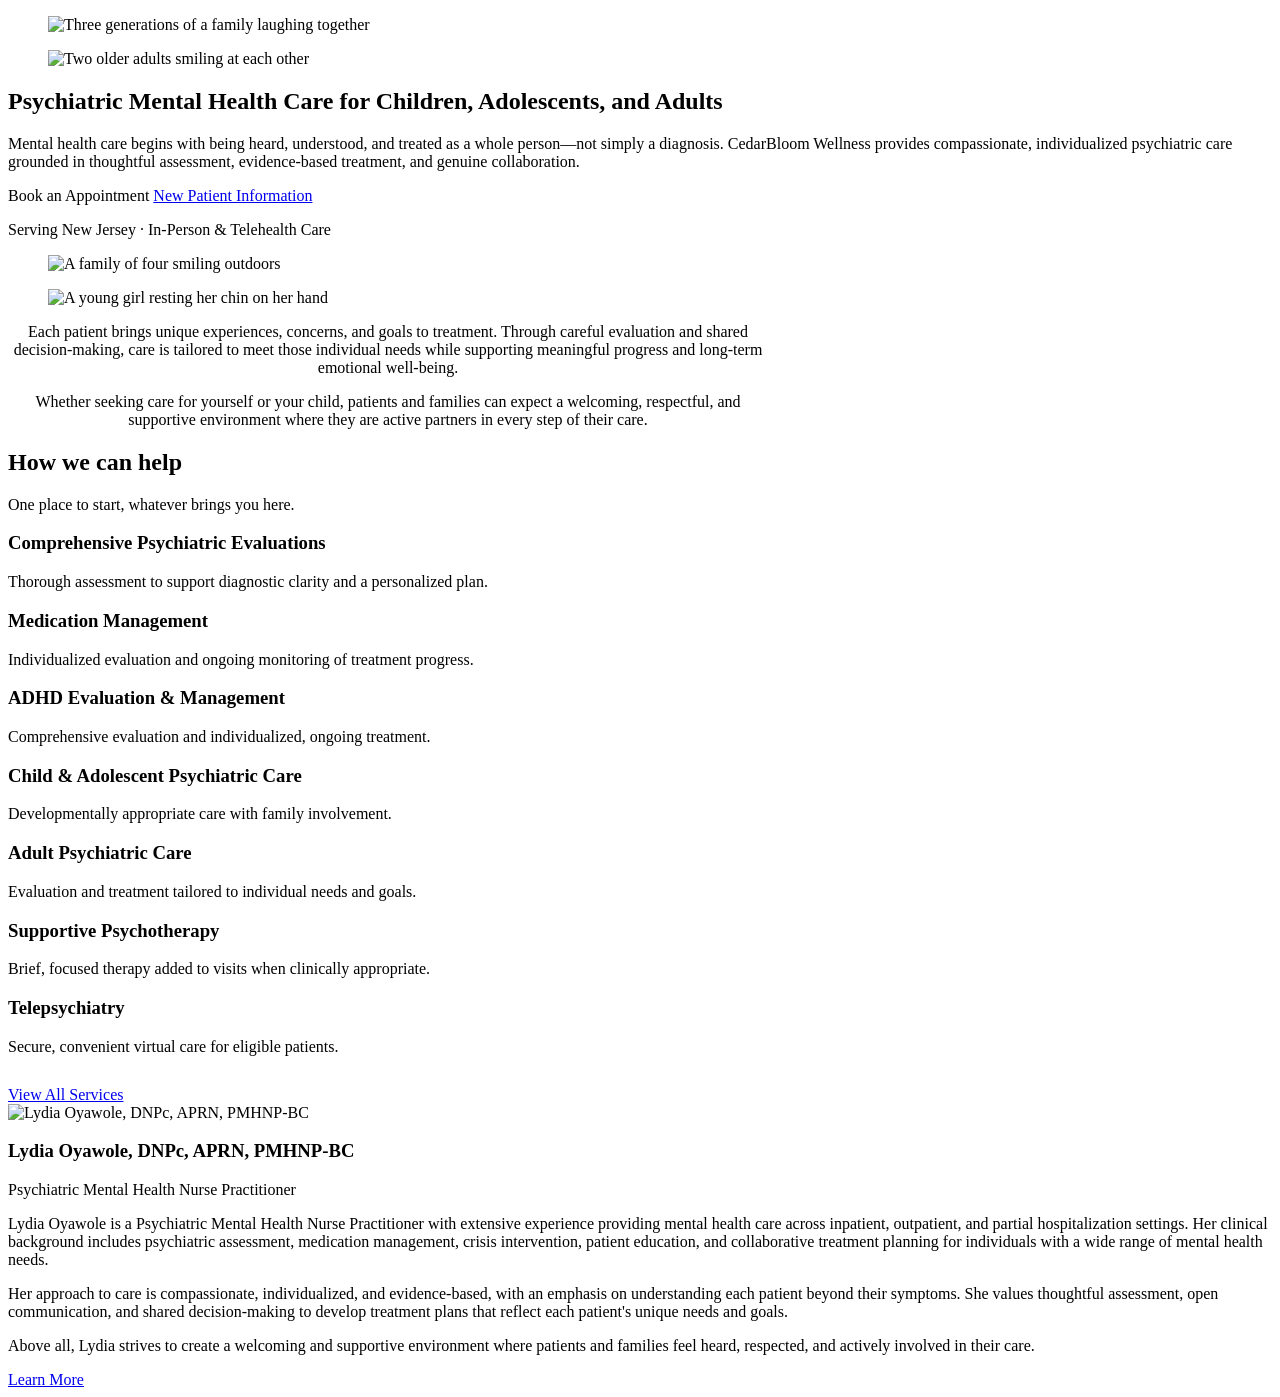
==== index.html @ f195777f "Add files via upload" ====
<!DOCTYPE html>
<html lang="en">
<head>
<meta charset="UTF-8">
<meta name="viewport" content="width=device-width, initial-scale=1">
<title>Home | CedarBloom Wellness</title>
<meta name="description" content="CedarBloom Wellness provides compassionate outpatient psychiatric care for children, adolescents, and adults in New Jersey, in person and by telehealth.">
<link rel="icon" href="assets/favicon.ico" sizes="any">
<link rel="icon" type="image/png" sizes="32x32" href="assets/favicon-32.png">
<link rel="apple-touch-icon" href="assets/apple-touch-icon.png">
<link rel="stylesheet" href="css/style.css">
</head>
<body class="home">
<div id="site-header"></div>

<main>
<section class="hero">
  <div class="hero-grid">
    <div class="hero-side left">
      <figure class="ph"><img src="assets/photos/family-multi.jpg" alt="Three generations of a family laughing together"></figure>
      <figure class="ph"><img src="assets/photos/seniors.jpg" alt="Two older adults smiling at each other"></figure>
    </div>
    <div class="hero-center">
      <h1>Psychiatric Mental Health Care for Children, Adolescents, and Adults</h1>
      <p class="lead">Mental health care begins with being heard, understood, and treated as a whole person&mdash;not simply a diagnosis. CedarBloom Wellness provides compassionate, individualized psychiatric care grounded in thoughtful assessment, evidence-based treatment, and genuine collaboration.</p>
      <div class="hero-ctas">
        <a class="cta" data-link="book">Book an Appointment</a>
        <a class="cta outline" href="new-patients.html">New Patient Information</a>
      </div>
      <p class="tag">Serving New Jersey &middot; In-Person &amp; Telehealth Care</p>
    </div>
    <div class="hero-side right">
      <figure class="ph"><img src="assets/photos/family-four.jpg" alt="A family of four smiling outdoors"></figure>
      <figure class="ph"><img src="assets/photos/girl.jpg" style="object-position:50% 22%" alt="A young girl resting her chin on her hand"></figure>
    </div>
  </div>
</section>

<section>
  <div class="wrap" style="max-width:760px;text-align:center;">
    <p style="color:var(--ink-soft);">Each patient brings unique experiences, concerns, and goals to treatment. Through careful evaluation and shared decision-making, care is tailored to meet those individual needs while supporting meaningful progress and long-term emotional well-being.</p>
    <p style="color:var(--ink-soft);">Whether seeking care for yourself or your child, patients and families can expect a welcoming, respectful, and supportive environment where they are active partners in every step of their care.</p>
  </div>
</section>

<section class="photo-section">
  <div class="bg-slides" aria-hidden="true"><span style="background-image:url('assets/photos/seniors.jpg')"></span><span style="background-image:url('assets/photos/family-multi.jpg')"></span><span style="background-image:url('assets/photos/family-four.jpg')"></span></div>
  <div class="photo-inner">
    <div class="wrap">
      <div class="center"><div class="plate">
        <h2 class="section-title">How we can help</h2>
        <p class="section-sub">One place to start, whatever brings you here.</p>
      </div></div>
      <div class="grid">
        <div class="card"><h3>Comprehensive Psychiatric Evaluations</h3><p>Thorough assessment to support diagnostic clarity and a personalized plan.</p></div>
        <div class="card"><h3>Medication Management</h3><p>Individualized evaluation and ongoing monitoring of treatment progress.</p></div>
        <div class="card"><h3>ADHD Evaluation &amp; Management</h3><p>Comprehensive evaluation and individualized, ongoing treatment.</p></div>
        <div class="card"><h3>Child &amp; Adolescent Psychiatric Care</h3><p>Developmentally appropriate care with family involvement.</p></div>
        <div class="card"><h3>Adult Psychiatric Care</h3><p>Evaluation and treatment tailored to individual needs and goals.</p></div>
        <div class="card"><h3>Supportive Psychotherapy</h3><p>Brief, focused therapy added to visits when clinically appropriate.</p></div>
        <div class="card"><h3>Telepsychiatry</h3><p>Secure, convenient virtual care for eligible patients.</p></div>
      </div>
      <div class="center" style="margin-top:30px;"><a class="cta" href="services.html">View All Services</a></div>
    </div>
  </div>
</section>

<section>
  <div class="wrap provider">
    <img class="photo" src="assets/lydia.jpg" alt="Lydia Oyawole, DNPc, APRN, PMHNP-BC">
    <div class="bio">
      <h3>Lydia Oyawole, DNPc, APRN, PMHNP-BC</h3>
      <div class="role">Psychiatric Mental Health Nurse Practitioner</div>
      <p>Lydia Oyawole is a Psychiatric Mental Health Nurse Practitioner with extensive experience providing mental health care across inpatient, outpatient, and partial hospitalization settings. Her clinical background includes psychiatric assessment, medication management, crisis intervention, patient education, and collaborative treatment planning for individuals with a wide range of mental health needs.</p>
      <p>Her approach to care is compassionate, individualized, and evidence-based, with an emphasis on understanding each patient beyond their symptoms. She values thoughtful assessment, open communication, and shared decision-making to develop treatment plans that reflect each patient's unique needs and goals.</p>
      <p>Above all, Lydia strives to create a welcoming and supportive environment where patients and families feel heard, respected, and actively involved in their care.</p>
      <a class="cta plum" href="about.html">Learn More</a>
    </div>
  </div>
</section>
</main>

<div id="site-footer"></div>
<script src="js/script.js"></script>
</body>
</html>
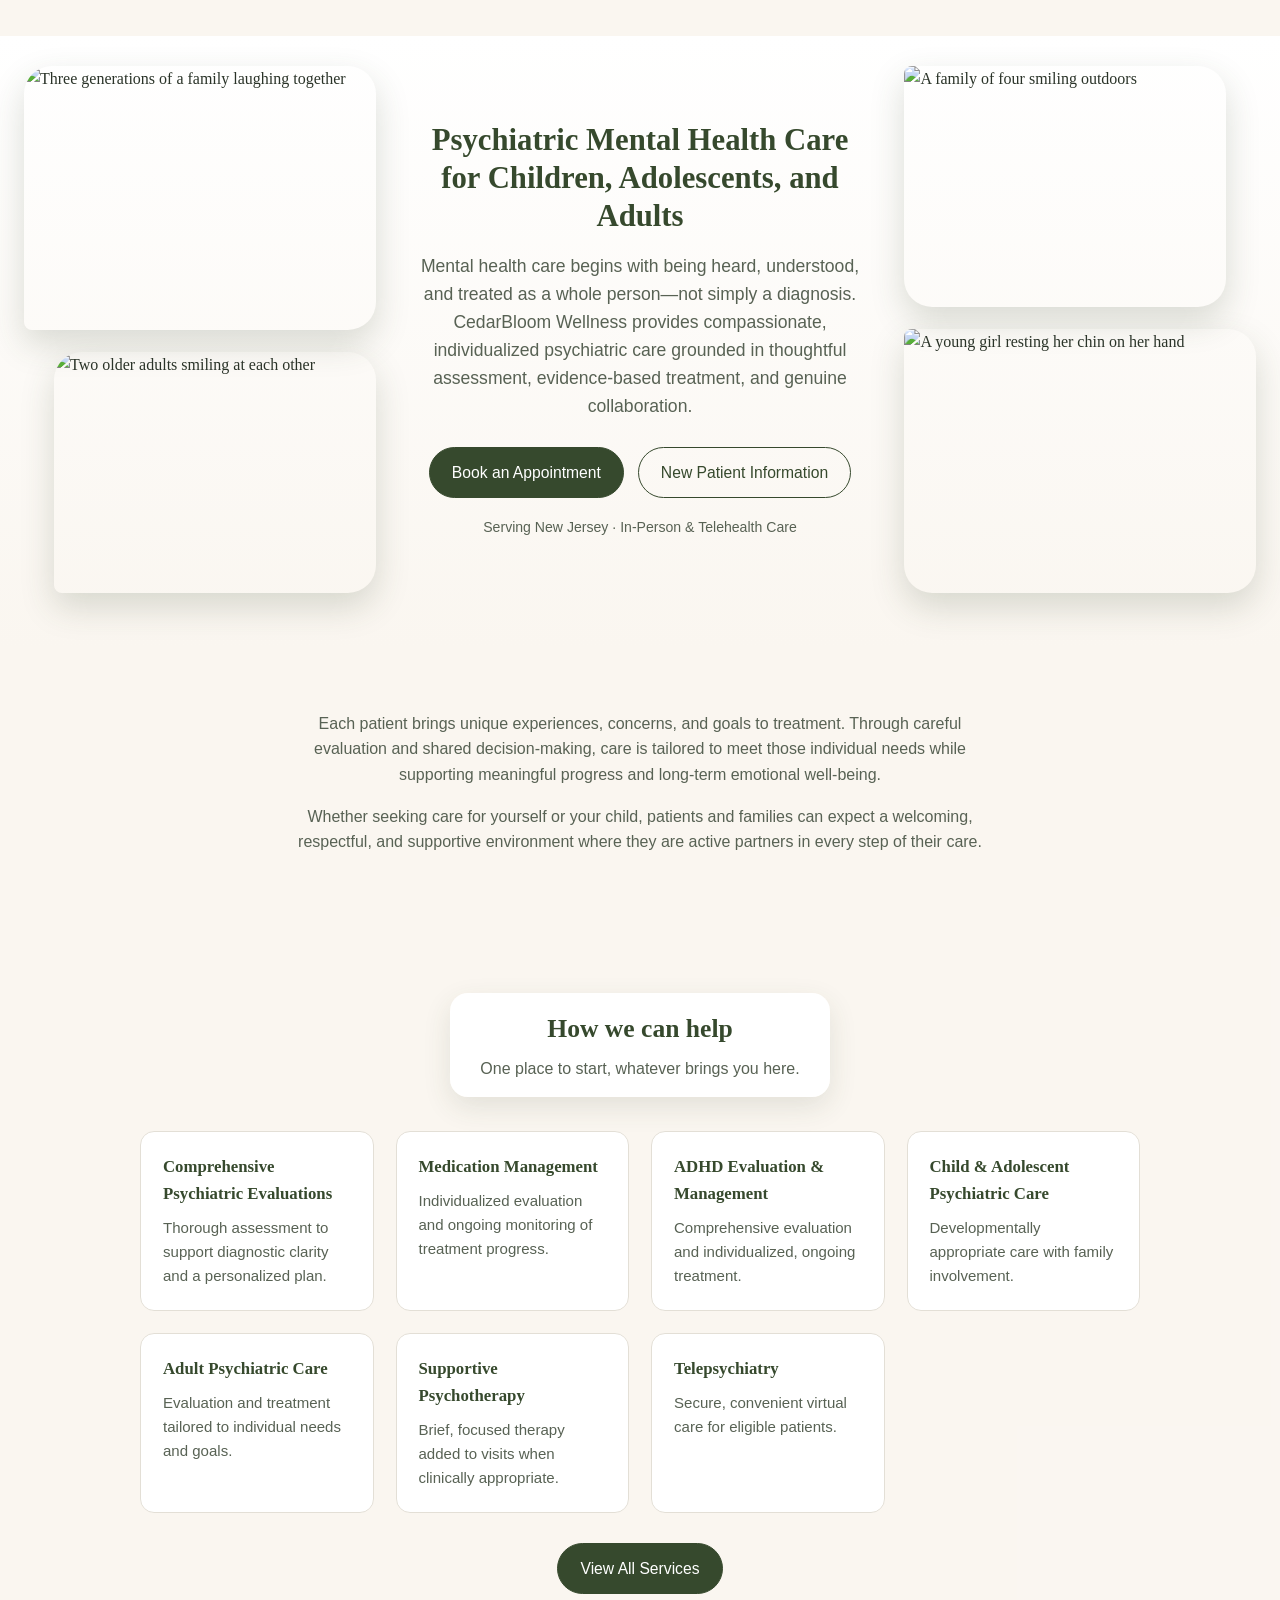
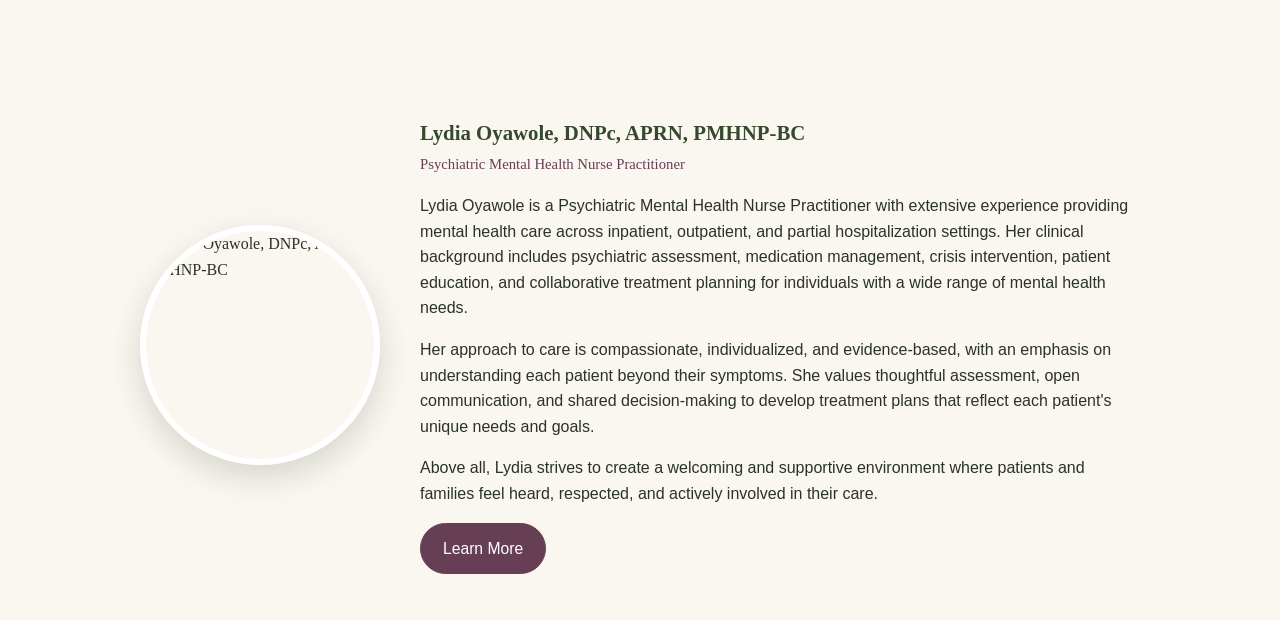
==== commit 61eda793: "Fix stylesheet link in index.html" ====
--- a/index.html
+++ b/index.html
@@ -8,7 +8,7 @@
 <link rel="icon" href="assets/favicon.ico" sizes="any">
 <link rel="icon" type="image/png" sizes="32x32" href="assets/favicon-32.png">
 <link rel="apple-touch-icon" href="assets/apple-touch-icon.png">
-<link rel="stylesheet" href="css/style.css">
+<link rel="stylesheet" href="style.css">
 </head>
 <body class="home">
 <div id="site-header"></div>
--- a/style.css
+++ b/style.css
@@ -0,0 +1,237 @@
+ /* ===== CedarBloom Wellness | main stylesheet ===== */
+:root{
+  --green-dark:#36492d; --green:#576f4b; --sage:#a9bb9d; --plum:#663f54; --plum-light:#b793a5;
+  --cream:#faf6f0; --paper:#fff; --ink:#2a3328; --ink-soft:#586254; --line:#e3dfd6; --radius:14px;
+  --serif:Georgia,'Iowan Old Style',serif;
+  --sans:-apple-system,BlinkMacSystemFont,'Segoe UI',Roboto,sans-serif;
+}
+*{box-sizing:border-box}
+html{scroll-behavior:smooth}
+body{margin:0;background:var(--cream);color:var(--ink);font-family:var(--serif);line-height:1.6}
+img{max-width:100%;display:block}
+h1,h2,h3{font-family:var(--serif)}
+p,li,a,button,dt,dd{font-family:var(--sans)}
+a{color:var(--green-dark)}
+.wrap{max-width:1040px;margin:0 auto;padding:0 20px}
+.center{text-align:center}
+
+/* ----- buttons ----- */
+.cta{display:inline-block;background:var(--green-dark);color:#fff!important;padding:12px 22px;border-radius:30px;font-size:.98rem;font-weight:500;text-decoration:none;white-space:nowrap;cursor:pointer;border:1px solid var(--green-dark);font-family:var(--sans);transition:transform .15s,box-shadow .15s}
+.cta:hover{transform:translateY(-1px);box-shadow:0 6px 16px rgba(54,73,45,.25)}
+.cta.plum{background:var(--plum);border-color:var(--plum)}
+.cta.outline{background:transparent;color:var(--green-dark)!important}
+.hero-ctas{display:flex;gap:14px;justify-content:center;flex-wrap:wrap;margin-bottom:18px}
+.hero-ctas.left{justify-content:flex-start}
+
+/* ----- crisis ticker (fixed on every page) + headers ----- */
+#site-header{padding-top:36px}
+.ticker{position:fixed;top:0;left:0;right:0;z-index:130;height:36px;background:var(--plum);color:#fff;overflow:hidden;white-space:nowrap;font-family:var(--sans);font-size:.88rem;font-weight:500;line-height:36px}
+.ticker-track{display:flex;width:max-content;animation:tickerLR 50s linear infinite}
+.ticker{cursor:pointer}
+.ticker:hover .ticker-track,.ticker.paused .ticker-track{animation-play-state:paused}
+.tick-group{display:flex;flex-shrink:0}
+.tick{padding:0 70px 0 0}
+.tick a{color:#fff;text-decoration:underline}
+@keyframes tickerLR{from{transform:translateX(-50%)}to{transform:translateX(0)}}
+
+/* Full header: sits in the page and scrolls away. It never changes size, so it cannot jitter. */
+header.site{position:relative;z-index:110;background:var(--paper)}
+/* Slim header: slides in from the top after the full header has scrolled out of view. */
+header.mini{position:fixed;top:36px;left:0;right:0;z-index:120;background:var(--paper);box-shadow:0 8px 24px rgba(54,73,45,.12);transform:translateY(-150%);visibility:hidden;transition:transform .3s ease,visibility 0s linear .3s}
+header.mini.show{transform:translateY(0);visibility:visible;transition-delay:0s}
+
+.nav{max-width:1320px;margin:0 auto;display:flex;align-items:center;justify-content:space-between;gap:28px;padding:10px 24px}
+header.mini .nav{padding:6px 24px}
+.brand{display:block;flex-shrink:0}
+.logo-img{height:56px;width:auto}
+header.site .logo-img{height:96px}
+body.home header.site .logo-img{height:280px}
+.nav-right{display:flex;flex-direction:column;align-items:flex-end;gap:16px}
+.nav-actions{display:flex;gap:12px}
+nav.links{display:flex;gap:24px;align-items:center}
+nav.links a{font-size:1.08rem;font-weight:500;text-decoration:none;color:var(--ink-soft);padding:6px 2px}
+nav.links a:hover{color:var(--green-dark)}
+nav.links a.active{color:var(--plum);font-weight:700}
+header.mini .nav-right{flex-direction:row;align-items:center;gap:22px}
+header.mini nav.links{order:1;gap:20px}
+header.mini nav.links a{font-size:1rem}
+header.mini .nav-actions{order:2}
+@media(min-width:1200px) and (max-width:1349px){nav.links,header.mini nav.links{gap:14px}nav.links a{font-size:.98rem}}
+.menu-btn{display:none;background:none;border:none;font-size:2rem;line-height:1;color:var(--green-dark);cursor:pointer;padding:6px 10px}
+
+@media(max-width:1199px){
+  .menu-btn{display:block}
+  header.site .logo-img{height:64px}
+  body.home header.site .logo-img{height:150px}
+  header.mini .logo-img{height:46px}
+  .nav-right,header.mini .nav-right{display:none;position:absolute;top:100%;left:0;right:0;background:var(--paper);padding:18px 24px 24px;align-items:stretch;flex-direction:column;gap:16px;box-shadow:0 14px 24px rgba(40,48,36,.12);max-height:calc(100vh - 150px);overflow:auto}
+  .nav-right.open,header.mini .nav-right.open{display:flex}
+  nav.links,header.mini nav.links{flex-direction:column;align-items:flex-start;gap:2px;order:0}
+  nav.links a,header.mini nav.links a{font-size:1.15rem;padding:10px 0}
+  .nav-actions,header.mini .nav-actions{order:2;flex-direction:column}
+  .nav-actions .cta{text-align:center}
+}
+
+/* ----- home hero with pictures on both sides ----- */
+.hero{padding:30px 0 56px;background:linear-gradient(180deg,var(--paper),var(--cream))}
+.hero-grid{max-width:1320px;margin:0 auto;padding:0 24px;display:grid;grid-template-columns:minmax(220px,1fr) minmax(0,1.3fr) minmax(220px,1fr);gap:36px;align-items:center}
+.hero-center{text-align:center}
+.hero-center h1{font-size:clamp(1.8rem,2.4vw,2.35rem);line-height:1.25;color:var(--green-dark);margin:0 0 16px}
+.lead{font-size:1.1rem;color:var(--ink-soft);margin:0 auto 26px;max-width:620px}
+.tag{font-size:.88rem;color:var(--ink-soft);margin:0}
+.hero-side{display:flex;flex-direction:column;gap:22px}
+.ph{margin:0;aspect-ratio:4/3;overflow:hidden;border-radius:28px 28px 28px 8px;box-shadow:0 14px 34px rgba(54,73,45,.18)}
+.hero-side.right .ph{border-radius:8px 28px 28px 28px}
+.ph img{width:100%;height:100%;object-fit:cover}
+.hero-side.left .ph:nth-child(2){margin-left:30px}
+.hero-side.right .ph:nth-child(1){margin-right:30px}
+@media(max-width:900px){
+  .hero-grid{grid-template-columns:1fr;gap:22px}
+  .hero-center{order:-1}
+  .hero-side{flex-direction:row}
+  .hero-side .ph{flex:1;margin:0!important}
+}
+
+/* ----- sections ----- */
+section{padding:46px 0}
+section.alt{background:var(--paper)}
+h2.section-title{color:var(--green-dark);font-size:1.6rem;text-align:center;margin:0 0 8px}
+p.section-sub{text-align:center;color:var(--ink-soft);max-width:600px;margin:0 auto 32px}
+p.section-sub.left{text-align:left;max-width:none}
+.grid{display:grid;grid-template-columns:repeat(auto-fit,minmax(230px,1fr));gap:22px}
+.card{background:var(--paper);border:1px solid var(--line);border-radius:var(--radius);padding:22px}
+.card h3{margin:0 0 8px;color:var(--green-dark);font-size:1.05rem}
+.card p{margin:0;color:var(--ink-soft);font-size:.94rem}
+.fine{font-size:.85rem;color:var(--ink-soft);margin:10px 0 0!important}
+.crisis-note{background:var(--paper);border:1px solid var(--line);border-left:4px solid var(--plum);border-radius:var(--radius);padding:16px 20px;font-family:var(--sans);font-size:.88rem;color:var(--ink-soft)}
+.crisis-note strong{color:var(--ink)}
+.plain{margin:8px 0 0;padding-left:18px;color:var(--ink-soft);font-size:.94rem}
+
+/* ----- picture backgrounds (slideshow or single picture) ----- */
+.photo-section{position:relative;isolation:isolate;overflow:clip;padding:0}
+.photo-inner{padding:76px 0}
+.bg-slides{position:sticky;top:0;height:100vh;margin-bottom:-100vh;z-index:-2;overflow:hidden}
+.bg-slides span{position:absolute;inset:0;background-size:cover;background-position:center;opacity:0;transform:scale(1);transition:opacity 1.6s ease,transform 9s ease-out}
+.bg-slides span.on{opacity:1;transform:scale(1.07)}
+.bg-slides:not(.ready) span:first-child{opacity:1}
+.photo-section::after{content:"";position:absolute;inset:0;z-index:-1;background:rgba(250,246,240,.22)}
+.photo-section .card{background:rgba(255,255,255,.94)}
+.plate{display:inline-block;background:rgba(255,255,255,.93);padding:16px 30px;border-radius:18px;box-shadow:0 10px 28px rgba(54,73,45,.12);margin-bottom:34px}
+.plate h2.section-title{margin:0 0 6px}
+.plate p.section-sub{margin:0 auto}
+.panel{background:rgba(255,255,255,.94);border-radius:20px;padding:34px;box-shadow:0 14px 34px rgba(54,73,45,.14)}
+@media(prefers-reduced-motion:reduce){.bg-slides span{transform:none!important}}
+
+/* ----- provider ----- */
+.provider{display:flex;gap:40px;align-items:center;flex-wrap:wrap}
+.provider .photo{width:240px;height:240px;border-radius:50%;object-fit:cover;object-position:50% 25%;border:6px solid #fff;box-shadow:0 12px 30px rgba(54,73,45,.18);flex-shrink:0}
+.provider.big .photo{width:340px;height:340px}
+.provider .bio{flex:1;min-width:260px}
+.provider h3{color:var(--green-dark);margin:0 0 4px;font-size:1.3rem}
+.provider .role{color:var(--plum);font-size:.92rem;margin-bottom:12px}
+@media(max-width:760px){.provider{flex-direction:column;text-align:center}.provider.big .photo{width:260px;height:260px}}
+
+/* ----- conditions, steps ----- */
+.pill-list{display:flex;flex-wrap:wrap;gap:10px}
+.pill{background:var(--sage);color:var(--green-dark);padding:8px 16px;border-radius:30px;font-size:.88rem;font-family:var(--sans)}
+.steps{display:flex;flex-direction:column;gap:18px}
+.step{display:flex;gap:16px;align-items:flex-start}
+.step .num{width:36px;height:36px;border-radius:50%;background:var(--green-dark);color:#fff;display:flex;align-items:center;justify-content:center;flex-shrink:0;font-family:var(--sans);font-size:.92rem}
+.step h3{margin:0 0 4px;color:var(--green-dark);font-size:1.02rem}
+.step p{margin:0;color:var(--ink-soft);font-size:.94rem}
+
+/* ----- insurance and payments ----- */
+.ins-grid{display:grid;grid-template-columns:repeat(auto-fit,minmax(260px,1fr));gap:20px}
+.ins-grid .card ul{margin:8px 0 0;padding-left:18px;color:var(--ink-soft);font-size:.92rem}
+.ins-grid .card{display:flex;flex-direction:column}
+.ins-grid .card .cta{align-self:flex-start;margin-top:auto}
+.ins-grid .card ul.pay-list{padding-left:0;margin:16px 0 36px}
+.fee-row{display:flex;justify-content:space-between;border-bottom:1px solid var(--line);padding:10px 0;font-size:.94rem}
+.pay-list{list-style:none;margin:16px 0 40px;padding:0;display:grid;gap:12px}
+.pay-list li{display:flex;align-items:center;gap:14px;font-size:1rem;color:var(--ink)}
+.pay-list img{height:44px;width:auto;border-radius:10px}
+.pay-ico{width:44px;height:44px;border-radius:10px;background:var(--cream);display:grid;place-items:center;color:var(--green-dark);flex-shrink:0}
+
+/* ----- FAQ ----- */
+.faq-item{border-bottom:1px solid var(--line)}
+.faq-q{width:100%;text-align:left;background:none;border:none;padding:16px 4px;font-size:1.02rem;color:var(--ink);cursor:pointer;display:flex;justify-content:space-between;gap:12px;font-family:var(--serif)}
+.faq-a{max-height:0;overflow:hidden;transition:max-height .25s ease;color:var(--ink-soft);font-size:.94rem}
+.faq-a p{padding:0 4px 16px;margin:0}
+.faq-item.open .faq-a{max-height:320px}
+.faq-item.open .chev{transform:rotate(45deg)}
+.chev{transition:transform .2s;color:var(--plum);font-weight:300;font-size:1.3rem;line-height:1}
+
+/* ----- contact page ----- */
+.contact-hero{padding:60px 0 110px;text-align:center;color:#fff;background:linear-gradient(135deg,var(--green-dark),var(--green) 55%,var(--plum))}
+.contact-hero h1{font-size:2.5rem;margin:14px 0 10px;color:#fff}
+.contact-hero p{max-width:560px;margin:0 auto 24px;color:#fff;opacity:.93}
+.contact-hero .cta{background:#fff;color:var(--green-dark)!important;border-color:#fff}
+.contact-hero .cta.outline{background:transparent;color:#fff!important;border-color:#fff}
+.badge{display:inline-flex;align-items:center;gap:9px;background:rgba(255,255,255,.16);border:1px solid rgba(255,255,255,.35);padding:8px 18px;border-radius:30px;font:600 .88rem var(--sans)}
+.badge::before{content:"";width:9px;height:9px;border-radius:50%;background:#e7c36f}
+.badge.is-open::before{background:#7fe3a1;animation:pulse 2s infinite}
+@keyframes pulse{0%{box-shadow:0 0 0 0 rgba(127,227,161,.7)}100%{box-shadow:0 0 0 10px rgba(127,227,161,0)}}
+.contact-body{padding-top:0}
+.info-grid{display:grid;grid-template-columns:repeat(auto-fit,minmax(230px,1fr));gap:20px;margin-top:-70px;position:relative}
+.info-card{background:#fff;border:1px solid var(--line);border-radius:18px;padding:26px;box-shadow:0 10px 30px rgba(54,73,45,.09);transition:transform .2s,box-shadow .2s;animation:rise .6s ease both}
+.info-card:nth-child(2){animation-delay:.08s}.info-card:nth-child(3){animation-delay:.16s}.info-card:nth-child(4){animation-delay:.24s}
+.info-card:hover{transform:translateY(-4px);box-shadow:0 16px 36px rgba(54,73,45,.14)}
+@keyframes rise{from{opacity:0;transform:translateY(16px)}}
+.ico{width:48px;height:48px;border-radius:14px;background:linear-gradient(135deg,var(--sage),#d4e3d8);display:grid;place-items:center;color:var(--green-dark);margin-bottom:14px}
+.info-card h3{margin:0 0 6px;color:var(--green-dark);font-size:1.1rem}
+.info-card p{margin:0;color:var(--ink-soft);font-size:.95rem}
+.info-card .big{font-size:1.05rem;font-weight:600;color:var(--ink);word-break:break-word;text-decoration:none}
+.info-card .big:hover{color:var(--plum)}
+.textlink{display:inline-block;margin-top:10px;font-size:.92rem;font-weight:600;color:var(--plum);text-decoration:none}
+.hours{list-style:none;padding:0;margin:0}
+.hours li{display:flex;justify-content:space-between;gap:10px;padding:7px 10px;border-radius:8px;font-size:.9rem;color:var(--ink-soft)}
+.hours li.today{background:rgba(155,179,161,.28);font-weight:600;color:var(--green-dark)}
+.contact-split{display:grid;grid-template-columns:1.4fr 1fr;gap:26px;margin-top:34px}
+.map-frame{border-radius:20px;overflow:hidden;border:1px solid var(--line);box-shadow:0 10px 30px rgba(54,73,45,.09);min-height:400px}
+.map-frame iframe{width:100%;height:100%;min-height:400px;border:0;display:block}
+.contact-panel{background:#fff;border:1px solid var(--line);border-radius:20px;padding:30px;box-shadow:0 10px 30px rgba(54,73,45,.09)}
+.contact-panel h3{margin:0 0 8px;color:var(--green-dark);font-size:1.3rem}
+.contact-panel .btns{display:flex;flex-direction:column;gap:12px;margin:18px 0}
+.contact-panel .btns .cta{text-align:center}
+@media(max-width:860px){.contact-split{grid-template-columns:1fr}}
+@media(prefers-reduced-motion:reduce){.info-card,.badge::before{animation:none}}
+
+/* ----- footer ----- */
+footer{background:var(--green-dark);color:#e8ede9;padding:36px 0 90px;font-family:var(--sans);font-size:.88rem}
+footer .wrap{max-width:1040px}
+footer .cols{display:flex;gap:40px;flex-wrap:wrap}
+footer a{color:#e8ede9;opacity:.85;text-decoration:none;margin-right:14px}
+footer a:hover{opacity:1;text-decoration:underline}
+.social{display:flex;align-items:center;gap:14px;margin-top:26px;flex-wrap:wrap}
+.social span{opacity:.8}
+.social a{margin:0;width:42px;height:42px;border-radius:50%;border:1px solid rgba(232,237,233,.45);display:grid;place-items:center;opacity:1;transition:background .15s}
+.social a:hover{background:rgba(255,255,255,.14);text-decoration:none}
+.social svg{width:20px;height:20px}
+footer .legal{margin-top:24px;opacity:.7;font-size:.78rem}
+.sticky-book{display:none;position:fixed;bottom:0;left:0;right:0;padding:10px 16px;background:var(--paper);border-top:1px solid var(--line);z-index:90}
+.sticky-book .cta{display:block;text-align:center}
+@media(max-width:760px){.sticky-book{display:block}body{padding-bottom:64px}}
+
+/* Contact page: keep each office-hours row on one line */
+.hours li{white-space:nowrap}
+@media(min-width:1000px){.info-grid{grid-template-columns:1fr 1fr 1fr 1.4fr}}
+@media(max-width:999px){.info-grid{grid-template-columns:repeat(2,1fr)}}
+@media(max-width:560px){.info-grid{grid-template-columns:1fr}}
+
+/* Contact page: bigger boxes */
+.contact-body .wrap{max-width:1200px}
+.info-card{padding:34px 30px;min-height:280px}
+.ico{width:60px;height:60px;border-radius:18px;margin-bottom:18px}
+.ico svg{width:28px;height:28px}
+.info-card h3{font-size:1.3rem;margin-bottom:10px}
+.info-card p{font-size:1.06rem}
+.info-card .big{font-size:1.15rem}
+.info-card .fine{font-size:.92rem}
+.textlink{font-size:1rem;margin-top:14px}
+.hours li{font-size:.95rem;padding:9px 10px}
+.map-frame,.map-frame iframe{min-height:460px}
+.contact-panel{padding:38px}
+.contact-panel h3{font-size:1.45rem}
+@media(min-width:1100px){.info-grid{grid-template-columns:1fr 1fr 1fr 1.25fr}}
+@media(max-width:1099px){.info-grid{grid-template-columns:repeat(2,1fr)}}
+@media(max-width:560px){.info-grid{grid-template-columns:1fr}.info-card{min-height:0}}
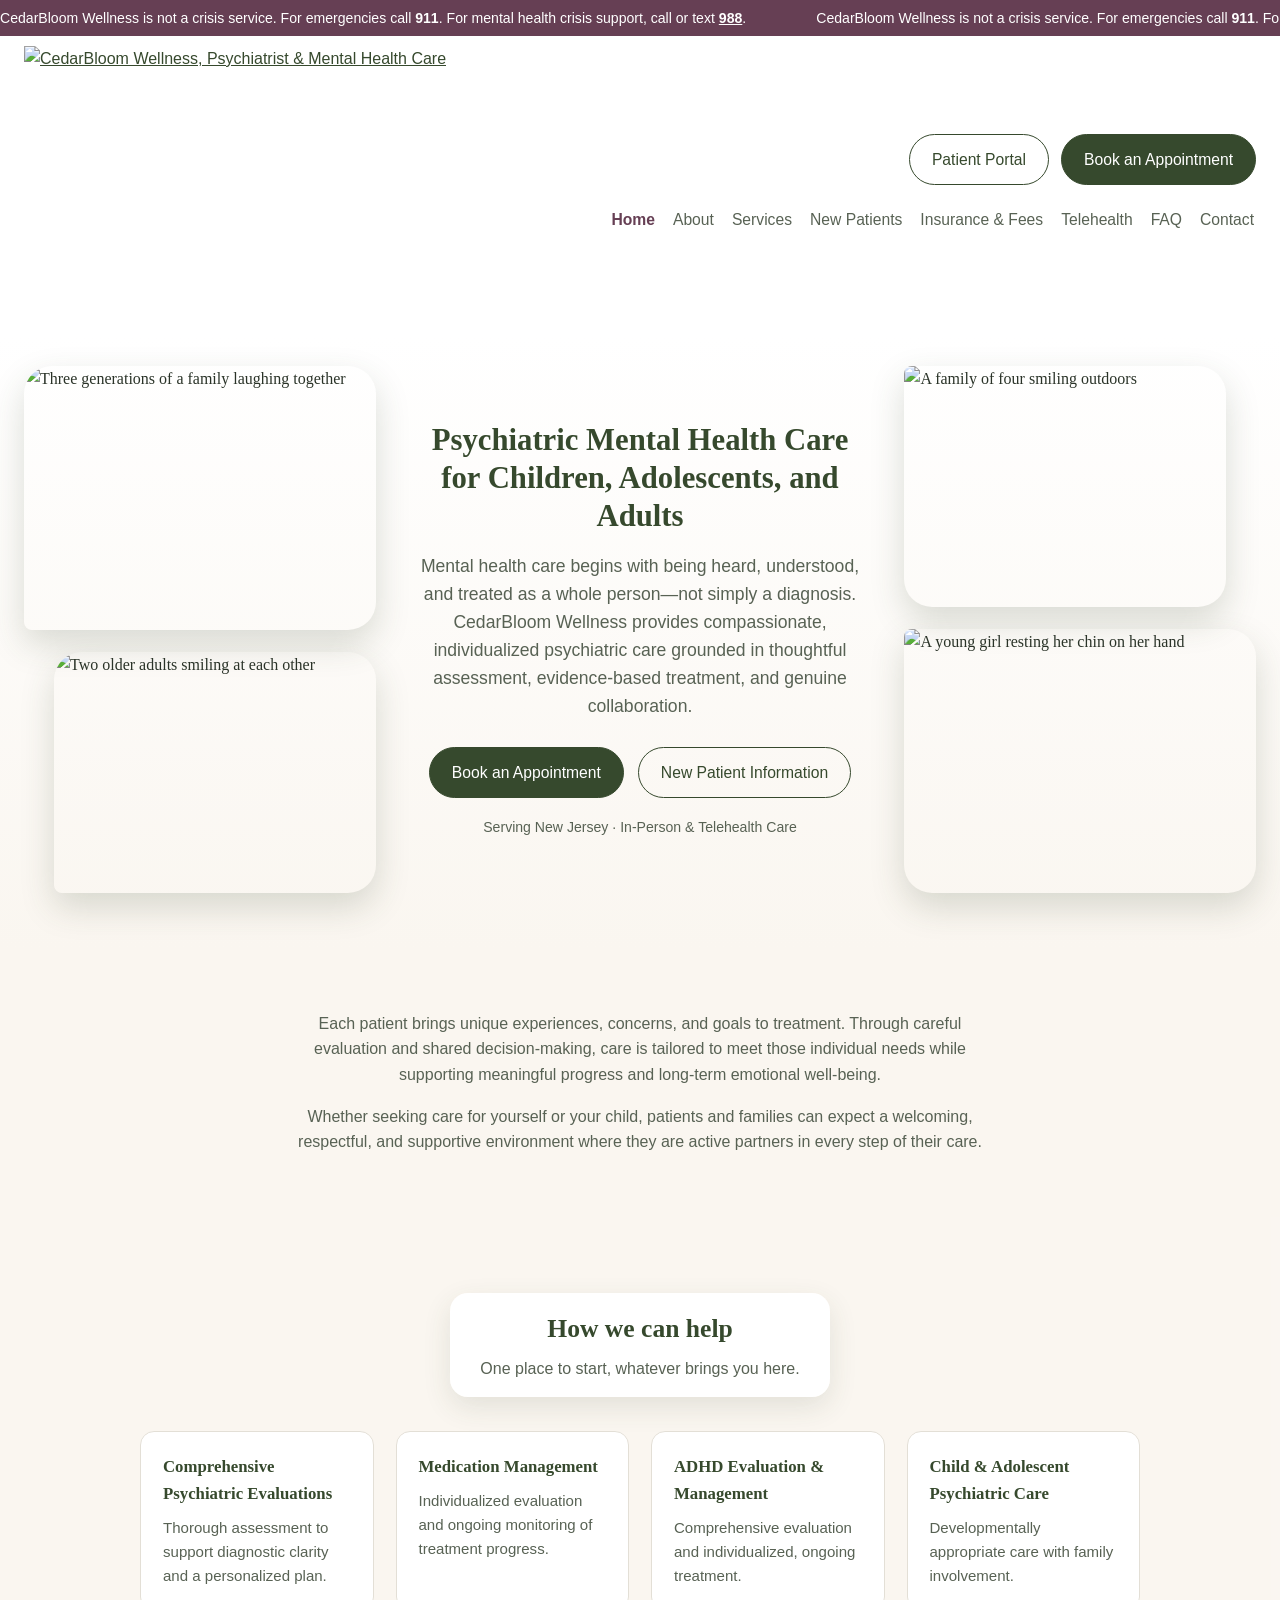
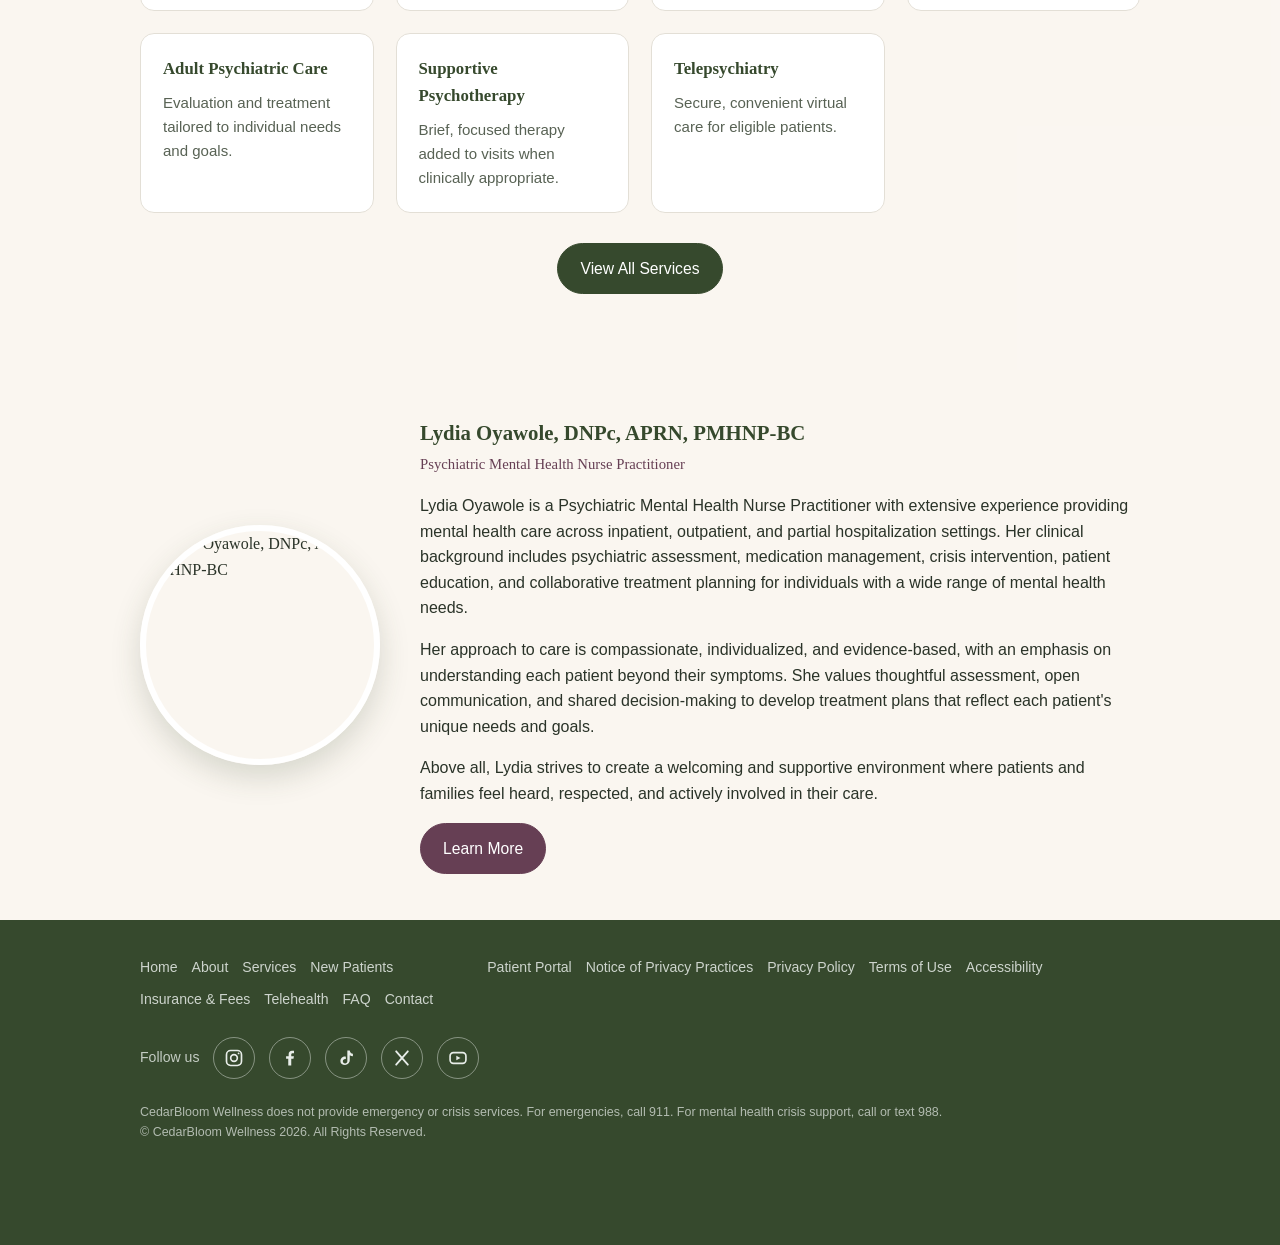
==== commit 84ecc569: "Fix script source path in index.html" ====
--- a/index.html
+++ b/index.html
@@ -81,6 +81,6 @@
 </main>
 
 <div id="site-footer"></div>
-<script src="js/script.js"></script>
+<script src="script.js"></script>
 </body>
 </html>
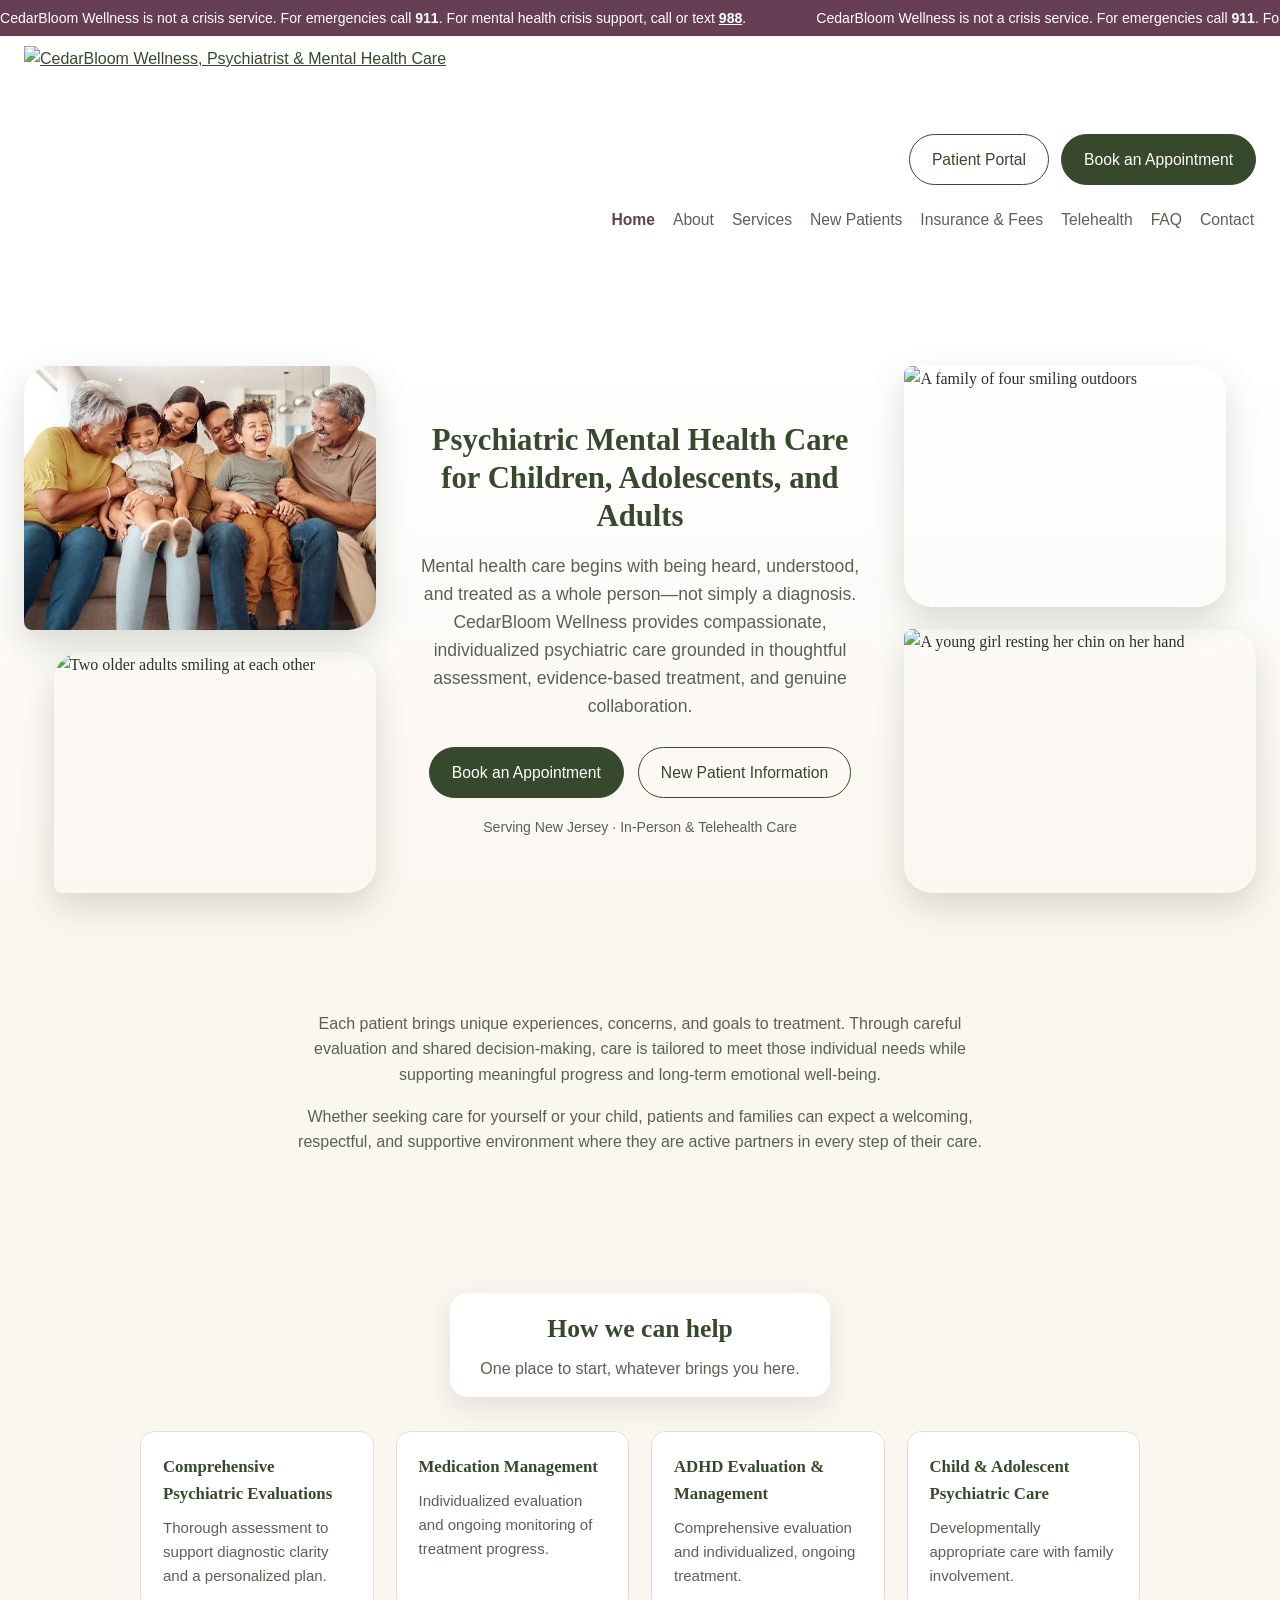
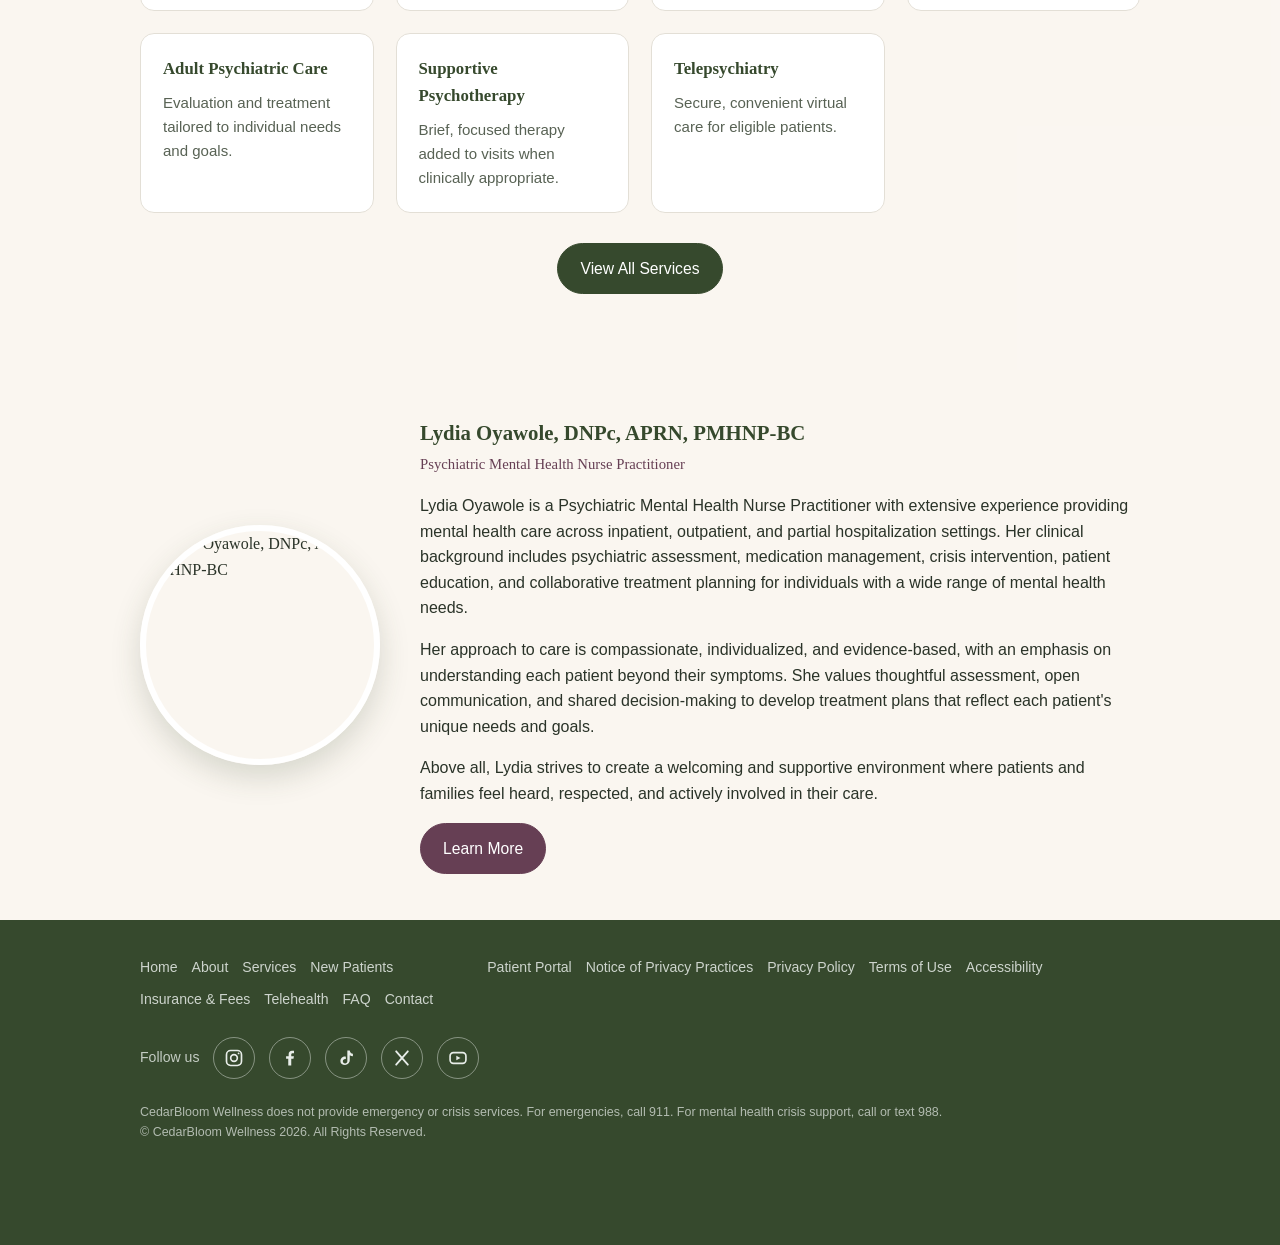
==== commit 20909e74: "Update image source path in index.html" ====
--- a/index.html
+++ b/index.html
@@ -17,7 +17,7 @@
 <section class="hero">
   <div class="hero-grid">
     <div class="hero-side left">
-      <figure class="ph"><img src="assets/photos/family-multi.jpg" alt="Three generations of a family laughing together"></figure>
+      <figure class="ph"><img src="family-multi.jpg" alt="Three generations of a family laughing together"></figure>
       <figure class="ph"><img src="assets/photos/seniors.jpg" alt="Two older adults smiling at each other"></figure>
     </div>
     <div class="hero-center">
